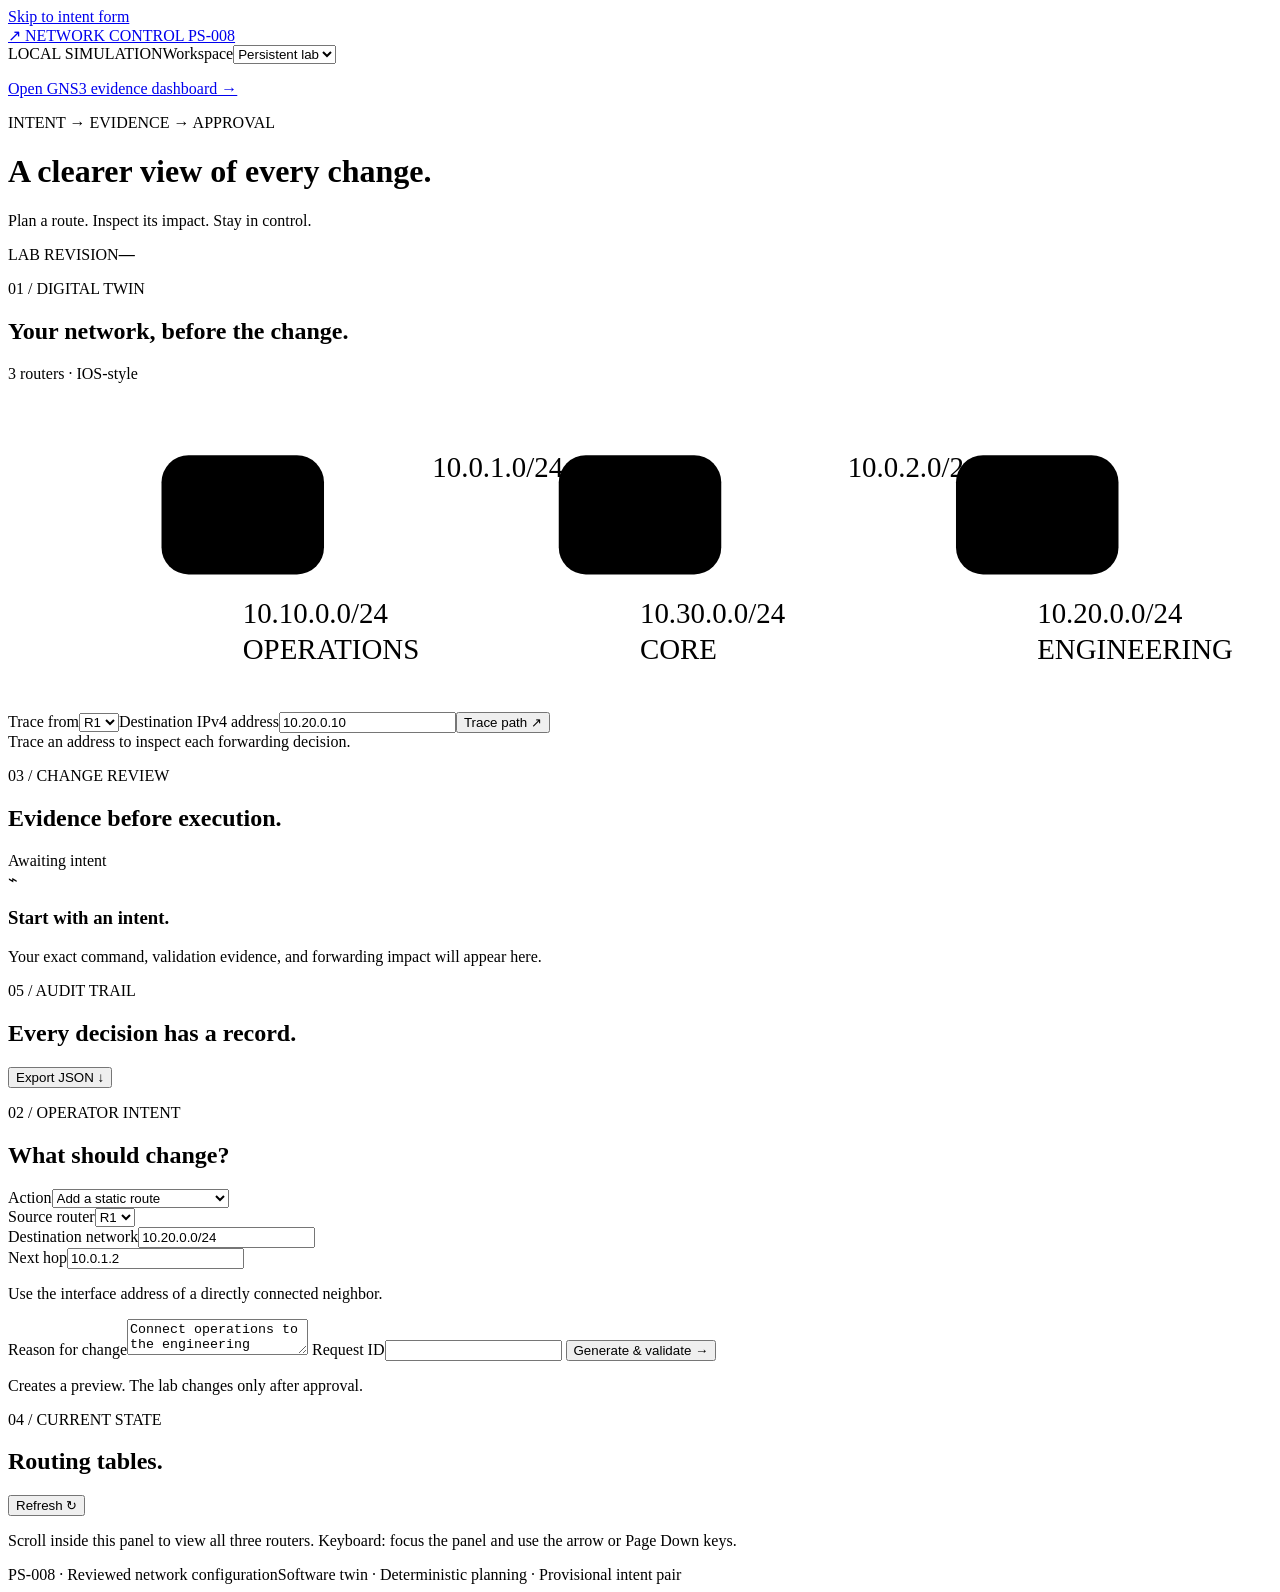
==== src/ps008/assets/index.html @ 5e1314ce "Add PS-008 project in hackathon submission format" ====
<!doctype html>
<html lang="en">
<head>
  <meta charset="utf-8"><meta name="viewport" content="width=device-width, initial-scale=1">
  <title>PS-008 | Network Control</title><link rel="icon" type="image/svg+xml" href="/static/favicon.svg"><link rel="stylesheet" href="/static/style.css">
  <script src="/static/app.js" defer></script>
</head>
<body>
<a class="skip-link" href="#intent">Skip to intent form</a>
<header class="topbar"><a href="/" class="brand"><span class="brand-icon">↗</span> NETWORK CONTROL <span class="tag">PS-008</span></a>
  <div class="top-actions"><span class="local"><i></i> LOCAL SIMULATION</span><label class="sr-only" for="workspace">Workspace</label><select id="workspace"><option value="lab">Persistent lab</option><option value="demo">Judge demo</option></select></div>
</header>
<main>
  <p><a href="/gns3">Open GNS3 evidence dashboard →</a></p>
  <div class="page-heading"><div><p class="eyebrow">INTENT → EVIDENCE → APPROVAL</p><h1>A clearer view of every change.</h1><p class="subtitle">Plan a route. Inspect its impact. Stay in control.</p></div><div class="revision"><span>LAB REVISION</span><strong id="revision">—</strong></div></div>
  <div id="notice" class="notice" role="status" aria-live="polite" hidden></div>
  <section id="demo-panel" class="demo-panel" hidden aria-label="Demonstration scenarios"><div><strong>Judge demo</strong><span>Each scenario resets only this session’s demo lab. Approve or reject the review yourself.</span></div><div class="scenario-buttons"><button data-scenario="success">Add route</button><button data-scenario="remove">Remove route</button><button data-scenario="rejected">Rejection</button><button data-scenario="conflict">Conflict</button><button data-scenario="loop">Loop</button><button data-scenario="rollback">Rollback</button><button data-scenario="verification">Verification failure</button></div></section>
  <div class="dashboard-grid">
    <div class="dashboard-column primary-column">
    <section class="card topology-card"><div class="card-heading"><div><p class="eyebrow">01 / DIGITAL TWIN</p><h2>Your network, before the change.</h2></div><span class="pill">3 routers · IOS-style</span></div>
      <svg id="topology" viewBox="0 0 700 180" role="img" aria-label="R1 connects to R2 on 10.0.1.0/24. R2 connects to R3 on 10.0.2.0/24.">
        <path class="network-link" id="link-R1-R2" d="M145 72 H330"/><path class="network-link" id="link-R2-R3" d="M370 72 H555"/>
        <text x="235" y="52" class="svg-label">10.0.1.0/24</text><text x="465" y="52" class="svg-label">10.0.2.0/24</text>
        <g class="router-node" id="node-R1"><rect x="85" y="40" width="90" height="66" rx="15"/><text x="130" y="80">R1</text><text x="130" y="133" class="svg-label">10.10.0.0/24</text><text x="130" y="153" class="svg-small">OPERATIONS</text></g>
        <g class="router-node" id="node-R2"><rect x="305" y="40" width="90" height="66" rx="15"/><text x="350" y="80">R2</text><text x="350" y="133" class="svg-label">10.30.0.0/24</text><text x="350" y="153" class="svg-small">CORE</text></g>
        <g class="router-node" id="node-R3"><rect x="525" y="40" width="90" height="66" rx="15"/><text x="570" y="80">R3</text><text x="570" y="133" class="svg-label">10.20.0.0/24</text><text x="570" y="153" class="svg-small">ENGINEERING</text></g>
      </svg>
      <form id="trace-form" class="trace-form"><label for="trace-source">Trace from</label><select id="trace-source"><option>R1</option><option>R2</option><option>R3</option></select><label class="sr-only" for="trace-address">Destination IPv4 address</label><input id="trace-address" value="10.20.0.10" required placeholder="Destination IP"><button type="submit" class="secondary">Trace path ↗</button></form>
      <div id="trace-result" class="trace-result" aria-live="polite">Trace an address to inspect each forwarding decision.</div>
    </section>
    <section class="card review-card"><div class="card-heading"><div><p class="eyebrow">03 / CHANGE REVIEW</p><h2>Evidence before execution.</h2></div><span id="review-status" class="pill">Awaiting intent</span></div>
      <div id="review-empty" class="empty"><span class="empty-icon">⌁</span><h3>Start with an intent.</h3><p>Your exact command, validation evidence, and forwarding impact will appear here.</p></div>
      <div id="review-content" hidden><p id="review-summary" class="review-summary"></p><p id="review-reason" class="field-hint"></p><div class="command-heading"><span>CANDIDATE CONFIGURATION</span><span id="review-meta"></span></div><pre id="commands"></pre>
        <div id="validation"></div><div id="impact" class="impact"></div>
        <details><summary>Inspect route table differences</summary><div id="route-diff"></div></details>
        <div id="deployment-result" role="status" aria-live="polite"></div><div class="decision-buttons"><button id="reject" class="secondary">Reject change</button><button id="approve" class="primary">Approve & deploy →</button></div><p id="approval-hint" class="field-hint"></p>
      </div>
    </section>

    <section class="card audit-card"><div class="card-heading"><div><p class="eyebrow">05 / AUDIT TRAIL</p><h2>Every decision has a record.</h2></div><button id="export-audit" class="text-button">Export JSON ↓</button></div><ol id="audit" class="audit-list"></ol></section>
    </div>
    <div class="dashboard-column secondary-column">
    <section class="card intent-card" id="intent"><div class="card-heading"><div><p class="eyebrow">02 / OPERATOR INTENT</p><h2>What should change?</h2></div></div>
      <form id="intent-form"><label for="intent-type">Action</label><select id="intent-type" name="intent_type"><option value="add_static_route">Add a static route</option><option value="remove_static_route">Remove a managed route</option></select>
        <div class="form-row"><div><label for="source">Source router</label><select id="source" name="source"><option>R1</option><option>R2</option><option>R3</option></select></div><div><label for="destination">Destination network</label><input id="destination" name="destination" value="10.20.0.0/24" required></div></div>
        <div id="hop-field"><label for="next-hop">Next hop</label><input id="next-hop" name="next_hop" value="10.0.1.2" required><p class="field-hint">Use the interface address of a directly connected neighbor.</p></div>
        <label for="reason">Reason for change</label><textarea id="reason" name="requested_change" required rows="2">Connect operations to the engineering network</textarea>
        <label for="request-id">Request ID</label><input id="request-id" name="request_id" required maxlength="120">
        <button type="submit" class="primary full">Generate & validate <span>→</span></button><p class="field-hint">Creates a preview. The lab changes only after approval.</p>
      </form>
    </section>
    <section class="card routes-card"><div class="card-heading"><div><p class="eyebrow">04 / CURRENT STATE</p><h2 id="routing-tables-heading">Routing tables.</h2></div><button id="refresh" class="text-button">Refresh ↻</button></div><p id="routes-scroll-hint" class="field-hint routes-scroll-hint">Scroll inside this panel to view all three routers. Keyboard: focus the panel and use the arrow or Page Down keys.</p><div id="route-tables" role="region" aria-labelledby="routing-tables-heading" aria-describedby="routes-scroll-hint" tabindex="0"></div></section>
    </div>
  </div>
  <footer><span>PS-008 · Reviewed network configuration</span><span>Software twin · Deterministic planning · Provisional intent pair</span></footer>
</main>
</body></html>
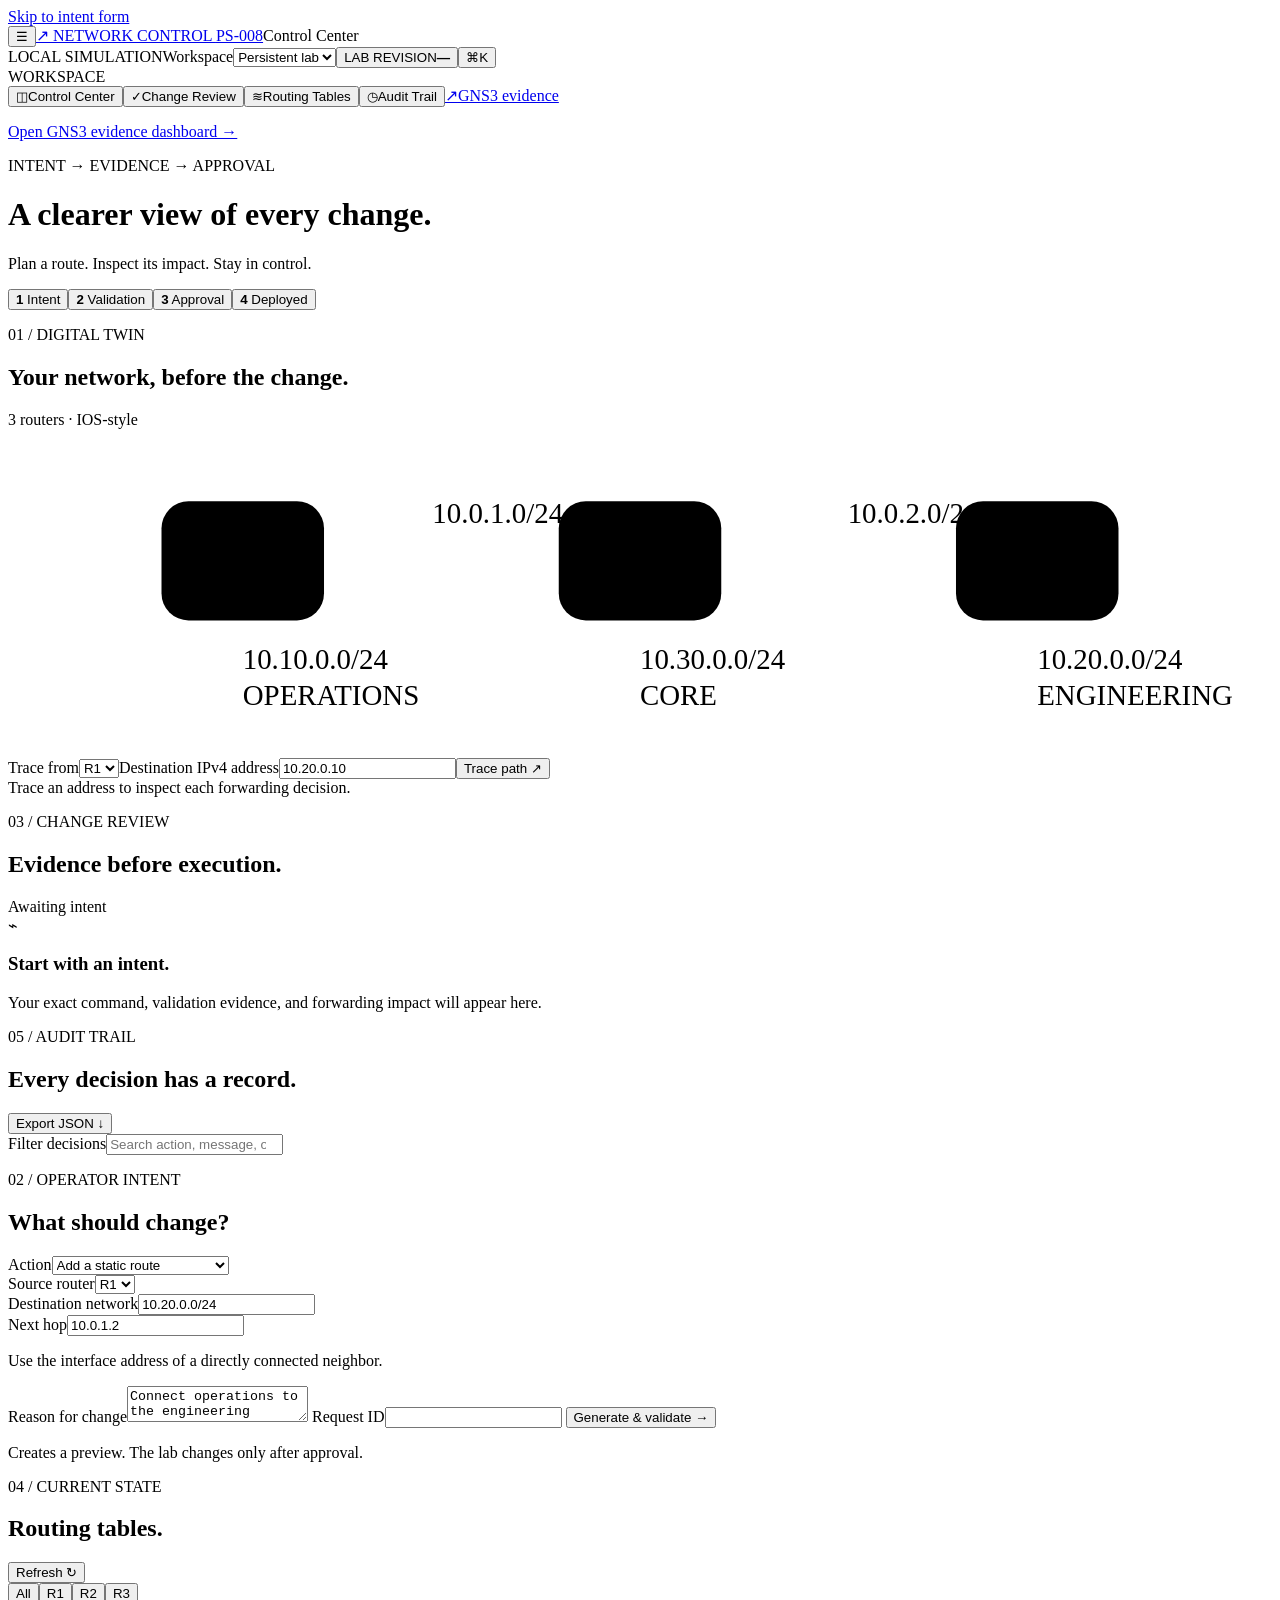
==== commit 0348944f: "Modernize dashboard navigation and review workspace" ====
--- a/src/ps008/assets/index.html
+++ b/src/ps008/assets/index.html
@@ -7,12 +7,12 @@
 </head>
 <body>
 <a class="skip-link" href="#intent">Skip to intent form</a>
-<header class="topbar"><a href="/" class="brand"><span class="brand-icon">↗</span> NETWORK CONTROL <span class="tag">PS-008</span></a>
-  <div class="top-actions"><span class="local"><i></i> LOCAL SIMULATION</span><label class="sr-only" for="workspace">Workspace</label><select id="workspace"><option value="lab">Persistent lab</option><option value="demo">Judge demo</option></select></div>
+<header class="topbar"><div class="header-left"><button id="nav-toggle" class="icon-button" type="button" aria-label="Toggle navigation" aria-expanded="true">☰</button><a href="/" class="brand"><span class="brand-icon">↗</span> NETWORK CONTROL <span class="tag">PS-008</span></a><span id="active-view" class="active-view">Control Center</span></div>
+  <div class="top-actions"><span class="local"><i></i> LOCAL SIMULATION</span><label class="sr-only" for="workspace">Workspace</label><select id="workspace"><option value="lab">Persistent lab</option><option value="demo">Judge demo</option></select><button id="revision-trigger" class="revision-pill" type="button" aria-label="Lab revision and audit history"><span>LAB REVISION</span><strong id="revision">—</strong></button><button id="quick-action" class="quick-action" type="button" aria-label="Quick action and trace">⌘K</button></div>
 </header>
-<main>
+<div id="nav-overlay" class="nav-overlay" hidden></div><div class="app-shell"><nav id="sidebar" class="sidebar" aria-label="Main navigation"><div class="nav-title">WORKSPACE</div><button class="nav-link active" type="button" data-view="control"><span class="nav-icon">◫</span><span class="nav-label">Control Center</span></button><button class="nav-link" type="button" data-view="review"><span class="nav-icon">✓</span><span class="nav-label">Change Review</span><span id="pending-count" class="pending-count" hidden>1</span></button><button class="nav-link" type="button" data-view="routes"><span class="nav-icon">≋</span><span class="nav-label">Routing Tables</span></button><button class="nav-link" type="button" data-view="audit"><span class="nav-icon">◷</span><span class="nav-label">Audit Trail</span></button><a class="nav-link" href="/gns3"><span class="nav-icon">↗</span><span class="nav-label">GNS3 evidence</span></a></nav><main>
   <p><a href="/gns3">Open GNS3 evidence dashboard →</a></p>
-  <div class="page-heading"><div><p class="eyebrow">INTENT → EVIDENCE → APPROVAL</p><h1>A clearer view of every change.</h1><p class="subtitle">Plan a route. Inspect its impact. Stay in control.</p></div><div class="revision"><span>LAB REVISION</span><strong id="revision">—</strong></div></div>
+  <div class="page-heading"><div><p class="eyebrow">INTENT → EVIDENCE → APPROVAL</p><h1>A clearer view of every change.</h1><p class="subtitle">Plan a route. Inspect its impact. Stay in control.</p></div></div><div class="workflow" role="group" aria-label="Change workflow"><button type="button" data-step="intent"><b>1</b> Intent</button><button type="button" data-step="validation"><b>2</b> Validation</button><button type="button" data-step="approval"><b>3</b> Approval</button><button type="button" data-step="deployed"><b>4</b> Deployed</button></div>
   <div id="notice" class="notice" role="status" aria-live="polite" hidden></div>
   <section id="demo-panel" class="demo-panel" hidden aria-label="Demonstration scenarios"><div><strong>Judge demo</strong><span>Each scenario resets only this session’s demo lab. Approve or reject the review yourself.</span></div><div class="scenario-buttons"><button data-scenario="success">Add route</button><button data-scenario="remove">Remove route</button><button data-scenario="rejected">Rejection</button><button data-scenario="conflict">Conflict</button><button data-scenario="loop">Loop</button><button data-scenario="rollback">Rollback</button><button data-scenario="verification">Verification failure</button></div></section>
   <div class="dashboard-grid">
@@ -21,9 +21,9 @@
       <svg id="topology" viewBox="0 0 700 180" role="img" aria-label="R1 connects to R2 on 10.0.1.0/24. R2 connects to R3 on 10.0.2.0/24.">
         <path class="network-link" id="link-R1-R2" d="M145 72 H330"/><path class="network-link" id="link-R2-R3" d="M370 72 H555"/>
         <text x="235" y="52" class="svg-label">10.0.1.0/24</text><text x="465" y="52" class="svg-label">10.0.2.0/24</text>
-        <g class="router-node" id="node-R1"><rect x="85" y="40" width="90" height="66" rx="15"/><text x="130" y="80">R1</text><text x="130" y="133" class="svg-label">10.10.0.0/24</text><text x="130" y="153" class="svg-small">OPERATIONS</text></g>
-        <g class="router-node" id="node-R2"><rect x="305" y="40" width="90" height="66" rx="15"/><text x="350" y="80">R2</text><text x="350" y="133" class="svg-label">10.30.0.0/24</text><text x="350" y="153" class="svg-small">CORE</text></g>
-        <g class="router-node" id="node-R3"><rect x="525" y="40" width="90" height="66" rx="15"/><text x="570" y="80">R3</text><text x="570" y="133" class="svg-label">10.20.0.0/24</text><text x="570" y="153" class="svg-small">ENGINEERING</text></g>
+        <g class="router-node" id="node-R1" role="button" tabindex="0" aria-label="Select R1"><rect x="85" y="40" width="90" height="66" rx="15"/><text x="130" y="80">R1</text><text x="130" y="133" class="svg-label">10.10.0.0/24</text><text x="130" y="153" class="svg-small">OPERATIONS</text></g>
+        <g class="router-node" id="node-R2" role="button" tabindex="0" aria-label="Select R2"><rect x="305" y="40" width="90" height="66" rx="15"/><text x="350" y="80">R2</text><text x="350" y="133" class="svg-label">10.30.0.0/24</text><text x="350" y="153" class="svg-small">CORE</text></g>
+        <g class="router-node" id="node-R3" role="button" tabindex="0" aria-label="Select R3"><rect x="525" y="40" width="90" height="66" rx="15"/><text x="570" y="80">R3</text><text x="570" y="133" class="svg-label">10.20.0.0/24</text><text x="570" y="153" class="svg-small">ENGINEERING</text></g>
       </svg>
       <form id="trace-form" class="trace-form"><label for="trace-source">Trace from</label><select id="trace-source"><option>R1</option><option>R2</option><option>R3</option></select><label class="sr-only" for="trace-address">Destination IPv4 address</label><input id="trace-address" value="10.20.0.10" required placeholder="Destination IP"><button type="submit" class="secondary">Trace path ↗</button></form>
       <div id="trace-result" class="trace-result" aria-live="polite">Trace an address to inspect each forwarding decision.</div>
@@ -37,7 +37,7 @@
       </div>
     </section>
 
-    <section class="card audit-card"><div class="card-heading"><div><p class="eyebrow">05 / AUDIT TRAIL</p><h2>Every decision has a record.</h2></div><button id="export-audit" class="text-button">Export JSON ↓</button></div><ol id="audit" class="audit-list"></ol></section>
+    <section class="card audit-card"><div class="card-heading"><div><p class="eyebrow">05 / AUDIT TRAIL</p><h2>Every decision has a record.</h2></div><button id="export-audit" class="text-button">Export JSON ↓</button></div><label for="audit-filter">Filter decisions</label><input id="audit-filter" type="search" placeholder="Search action, message, or review ID"><ol id="audit" class="audit-list"></ol></section>
     </div>
     <div class="dashboard-column secondary-column">
     <section class="card intent-card" id="intent"><div class="card-heading"><div><p class="eyebrow">02 / OPERATOR INTENT</p><h2>What should change?</h2></div></div>
@@ -49,9 +49,9 @@
         <button type="submit" class="primary full">Generate & validate <span>→</span></button><p class="field-hint">Creates a preview. The lab changes only after approval.</p>
       </form>
     </section>
-    <section class="card routes-card"><div class="card-heading"><div><p class="eyebrow">04 / CURRENT STATE</p><h2 id="routing-tables-heading">Routing tables.</h2></div><button id="refresh" class="text-button">Refresh ↻</button></div><p id="routes-scroll-hint" class="field-hint routes-scroll-hint">Scroll inside this panel to view all three routers. Keyboard: focus the panel and use the arrow or Page Down keys.</p><div id="route-tables" role="region" aria-labelledby="routing-tables-heading" aria-describedby="routes-scroll-hint" tabindex="0"></div></section>
+    <section class="card routes-card"><div class="card-heading"><div><p class="eyebrow">04 / CURRENT STATE</p><h2 id="routing-tables-heading">Routing tables.</h2></div><button id="refresh" class="text-button">Refresh ↻</button></div><div id="router-filters" class="router-filters" role="group" aria-label="Filter routing tables"><button type="button" data-router="All" class="active">All</button><button type="button" data-router="R1">R1</button><button type="button" data-router="R2">R2</button><button type="button" data-router="R3">R3</button></div><div id="route-tables" role="region" aria-labelledby="routing-tables-heading" tabindex="0"></div></section>
     </div>
   </div>
   <footer><span>PS-008 · Reviewed network configuration</span><span>Software twin · Deterministic planning · Provisional intent pair</span></footer>
-</main>
+</main></div>
 </body></html>
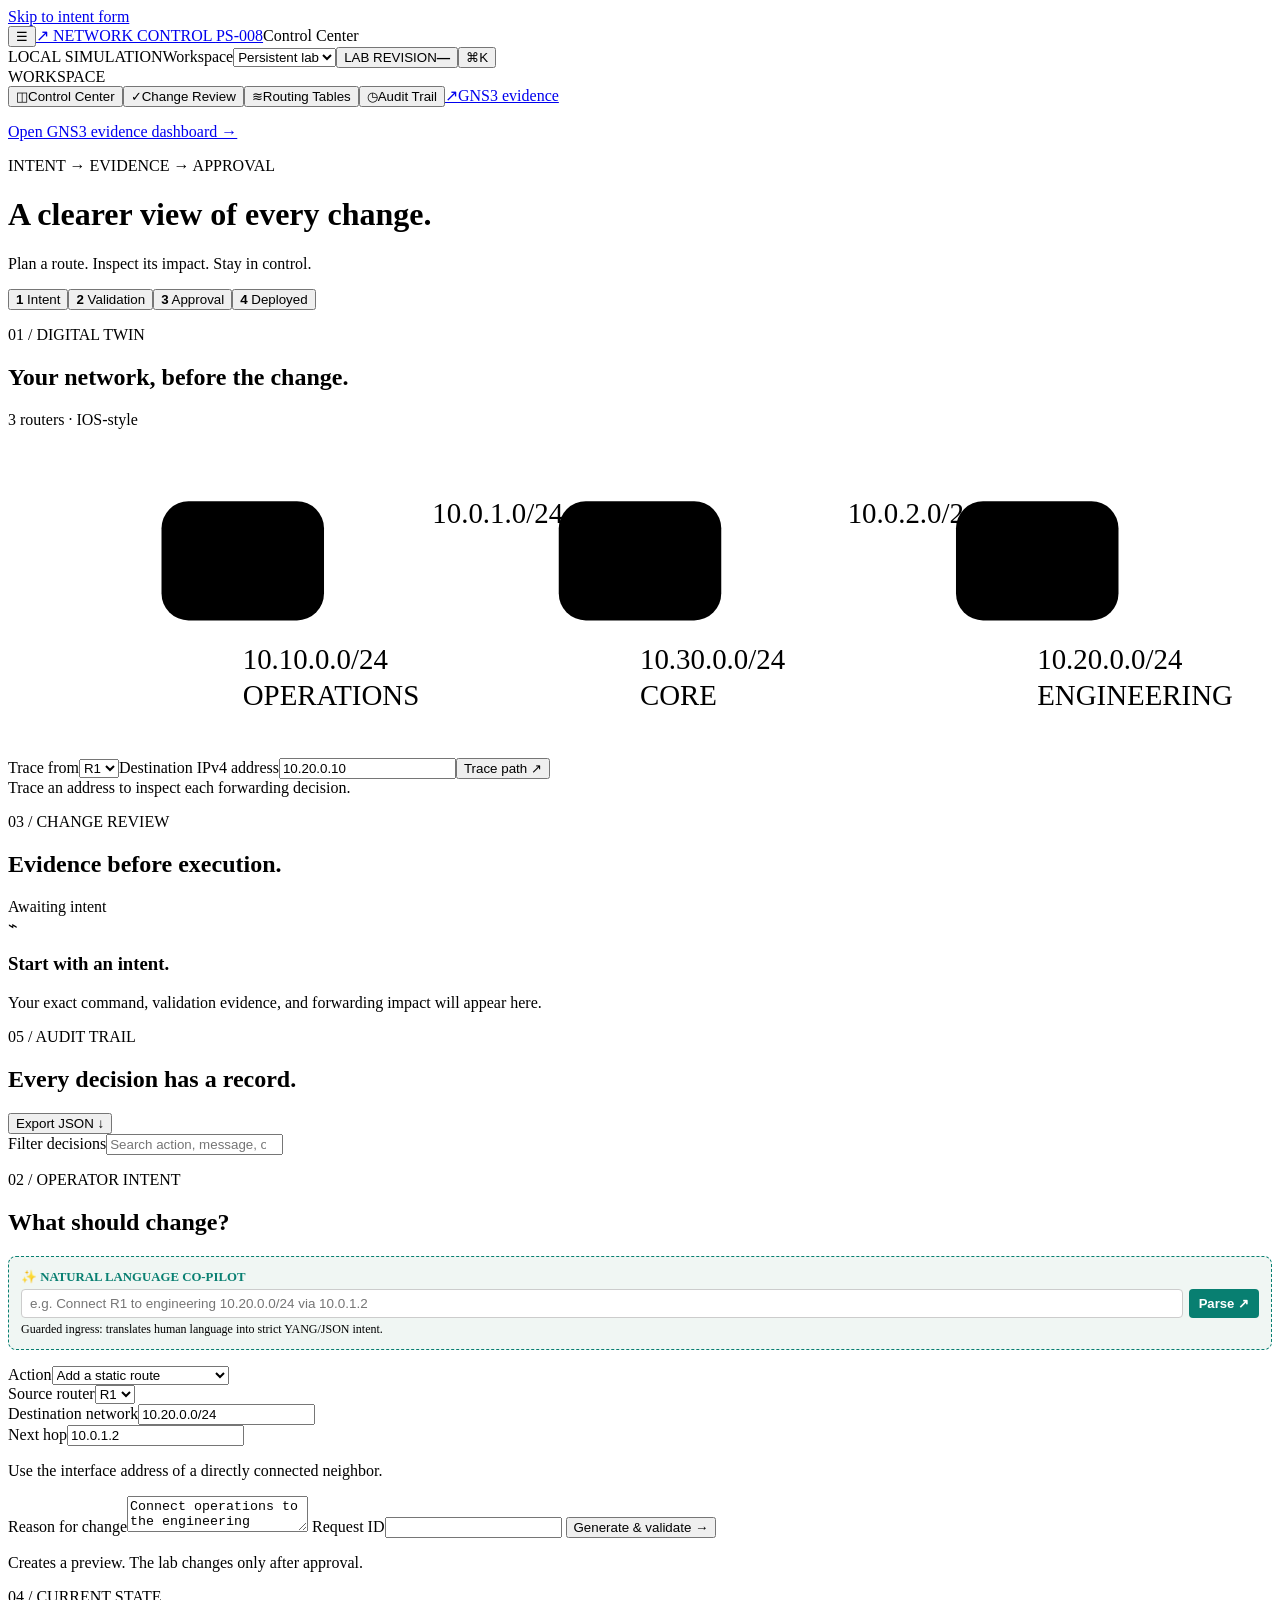
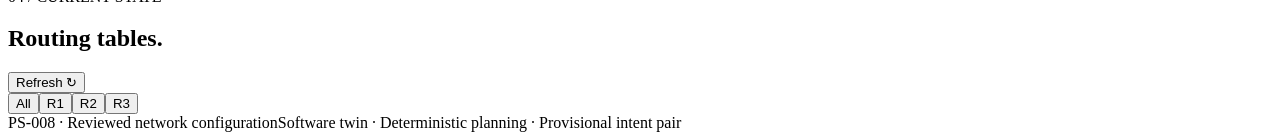
==== commit 1d6e6d88: "Implement enterprise benchmarks: Batfish invariants, Forward blast radius, NSO rollback ledger, and " ====
--- a/src/ps008/assets/index.html
+++ b/src/ps008/assets/index.html
@@ -2,7 +2,7 @@
 <html lang="en">
 <head>
   <meta charset="utf-8"><meta name="viewport" content="width=device-width, initial-scale=1">
-  <title>PS-008 | Network Control</title><link rel="icon" type="image/svg+xml" href="/static/favicon.svg"><link rel="stylesheet" href="/static/style.css">
+  <title>PS-008 | Network Control</title><link rel="icon" type="image/svg+xml" href="/static/favicon.svg"><link rel="stylesheet" href="/static/style.css"><link rel="stylesheet" href="/static/navigation.css">
   <script src="/static/app.js" defer></script>
 </head>
 <body>
@@ -14,7 +14,33 @@
   <p><a href="/gns3">Open GNS3 evidence dashboard →</a></p>
   <div class="page-heading"><div><p class="eyebrow">INTENT → EVIDENCE → APPROVAL</p><h1>A clearer view of every change.</h1><p class="subtitle">Plan a route. Inspect its impact. Stay in control.</p></div></div><div class="workflow" role="group" aria-label="Change workflow"><button type="button" data-step="intent"><b>1</b> Intent</button><button type="button" data-step="validation"><b>2</b> Validation</button><button type="button" data-step="approval"><b>3</b> Approval</button><button type="button" data-step="deployed"><b>4</b> Deployed</button></div>
   <div id="notice" class="notice" role="status" aria-live="polite" hidden></div>
-  <section id="demo-panel" class="demo-panel" hidden aria-label="Demonstration scenarios"><div><strong>Judge demo</strong><span>Each scenario resets only this session’s demo lab. Approve or reject the review yourself.</span></div><div class="scenario-buttons"><button data-scenario="success">Add route</button><button data-scenario="remove">Remove route</button><button data-scenario="rejected">Rejection</button><button data-scenario="conflict">Conflict</button><button data-scenario="loop">Loop</button><button data-scenario="rollback">Rollback</button><button data-scenario="verification">Verification failure</button></div></section>
+  <section id="demo-panel" class="demo-panel" hidden aria-label="Demonstration scenarios"><div><strong>Judge demo</strong><span>Each scenario resets only this session’s demo lab. Approve or reject the review yourself.</span></div><div class="scenario-buttons"><button data-scenario="success">Add route</button><button data-scenario="remove">Remove route</button><button data-scenario="rejected">Rejection</button><button data-scenario="conflict">Conflict</button><button data-scenario="loop">Loop</button><button data-scenario="rollback">Rollback</button><button data-scenario="verification">Verification failure</button><button id="run-12-tests-btn" style="background:#087f71;color:#fff;font-weight:600;border:none;border-radius:6px;padding:6px 12px;cursor:pointer;">⚡ Run 12 Mandatory Tests</button></div></section>
+  <section id="tests-modal" class="card" hidden style="margin-bottom:1.5rem;border:2px solid #087f71;border-radius:12px;background:#fff;">
+    <div class="card-heading">
+      <div>
+        <p class="eyebrow" style="color:#087f71;">AIORI-3 PS-008 VERIFICATION MATRIX</p>
+        <h2 id="tests-summary-title">12 Mandatory Operational Test Scenarios</h2>
+      </div>
+      <button id="close-tests-btn" class="text-button">Close ✕</button>
+    </div>
+    <div id="tests-table-container" style="overflow-x:auto;">
+      <table style="width:100%;border-collapse:collapse;font-size:0.88rem;text-align:left;">
+        <thead>
+          <tr style="border-bottom:1px solid #e1e8e5;color:#62787e;">
+            <th style="padding:8px;">#</th>
+            <th style="padding:8px;">Status</th>
+            <th style="padding:8px;">Category</th>
+            <th style="padding:8px;">Requirement &amp; Scenario</th>
+            <th style="padding:8px;">Observed Evidence</th>
+            <th style="padding:8px;">Latency</th>
+          </tr>
+        </thead>
+        <tbody id="tests-table-body">
+          <tr><td colspan="6" style="padding:16px;text-align:center;color:#62787e;">Click &quot;Run 12 Mandatory Tests&quot; to execute...</td></tr>
+        </tbody>
+      </table>
+    </div>
+  </section>
   <div class="dashboard-grid">
     <div class="dashboard-column primary-column">
     <section class="card topology-card"><div class="card-heading"><div><p class="eyebrow">01 / DIGITAL TWIN</p><h2>Your network, before the change.</h2></div><span class="pill">3 routers · IOS-style</span></div>
@@ -31,6 +57,16 @@
     <section class="card review-card"><div class="card-heading"><div><p class="eyebrow">03 / CHANGE REVIEW</p><h2>Evidence before execution.</h2></div><span id="review-status" class="pill">Awaiting intent</span></div>
       <div id="review-empty" class="empty"><span class="empty-icon">⌁</span><h3>Start with an intent.</h3><p>Your exact command, validation evidence, and forwarding impact will appear here.</p></div>
       <div id="review-content" hidden><p id="review-summary" class="review-summary"></p><p id="review-reason" class="field-hint"></p><div class="command-heading"><span>CANDIDATE CONFIGURATION</span><span id="review-meta"></span></div><pre id="commands"></pre>
+        <div id="transaction-box" class="transaction-box" style="margin:0.75rem 0;padding:0.75rem;background:#f7faf9;border-left:3px solid #087f71;border-radius:4px;font-size:0.82rem;">
+          <div style="display:flex;justify-content:space-between;margin-bottom:4px;">
+            <strong style="color:#142d35;">TWO-PHASE TRANSACTION LEDGER (CISCO NSO STANDARD)</strong>
+            <span id="tx-id-badge" style="font-family:monospace;background:#e1ece8;padding:2px 6px;border-radius:4px;font-weight:600;">TX-PENDING</span>
+          </div>
+          <div style="color:#62787e;margin-top:4px;">Pre-computed Compensating Rollback:</div>
+          <code id="tx-rollback-cmd" style="display:block;margin-top:2px;font-size:0.8rem;color:#9b1c1c;">no ip route ...</code>
+        </div>
+        <div id="blast-radius-box" style="margin:0.75rem 0;"></div>
+        <div id="invariants-box" style="margin:0.75rem 0;"></div>
         <div id="validation"></div><div id="impact" class="impact"></div>
         <details><summary>Inspect route table differences</summary><div id="route-diff"></div></details>
         <div id="deployment-result" role="status" aria-live="polite"></div><div class="decision-buttons"><button id="reject" class="secondary">Reject change</button><button id="approve" class="primary">Approve & deploy →</button></div><p id="approval-hint" class="field-hint"></p>
@@ -41,6 +77,14 @@
     </div>
     <div class="dashboard-column secondary-column">
     <section class="card intent-card" id="intent"><div class="card-heading"><div><p class="eyebrow">02 / OPERATOR INTENT</p><h2>What should change?</h2></div></div>
+      <div class="nl-ingress-box" style="margin-bottom:1rem;padding:0.75rem;background:#f0f6f3;border-radius:8px;border:1px dashed #087f71;">
+        <label for="nl-input" style="font-size:0.8rem;font-weight:700;color:#087f71;display:block;margin-bottom:4px;">✨ NATURAL LANGUAGE CO-PILOT</label>
+        <div style="display:flex;gap:6px;">
+          <input id="nl-input" type="text" placeholder="e.g. Connect R1 to engineering 10.20.0.0/24 via 10.0.1.2" style="flex:1;font-size:0.84rem;padding:6px 8px;border:1px solid #ccc;border-radius:4px;">
+          <button id="nl-submit-btn" type="button" style="background:#087f71;color:#fff;border:none;border-radius:4px;padding:6px 10px;font-size:0.82rem;font-weight:600;cursor:pointer;">Parse ↗</button>
+        </div>
+        <p id="nl-hint" class="field-hint" style="margin:4px 0 0;font-size:0.75rem;">Guarded ingress: translates human language into strict YANG/JSON intent.</p>
+      </div>
       <form id="intent-form"><label for="intent-type">Action</label><select id="intent-type" name="intent_type"><option value="add_static_route">Add a static route</option><option value="remove_static_route">Remove a managed route</option></select>
         <div class="form-row"><div><label for="source">Source router</label><select id="source" name="source"><option>R1</option><option>R2</option><option>R3</option></select></div><div><label for="destination">Destination network</label><input id="destination" name="destination" value="10.20.0.0/24" required></div></div>
         <div id="hop-field"><label for="next-hop">Next hop</label><input id="next-hop" name="next_hop" value="10.0.1.2" required><p class="field-hint">Use the interface address of a directly connected neighbor.</p></div>
